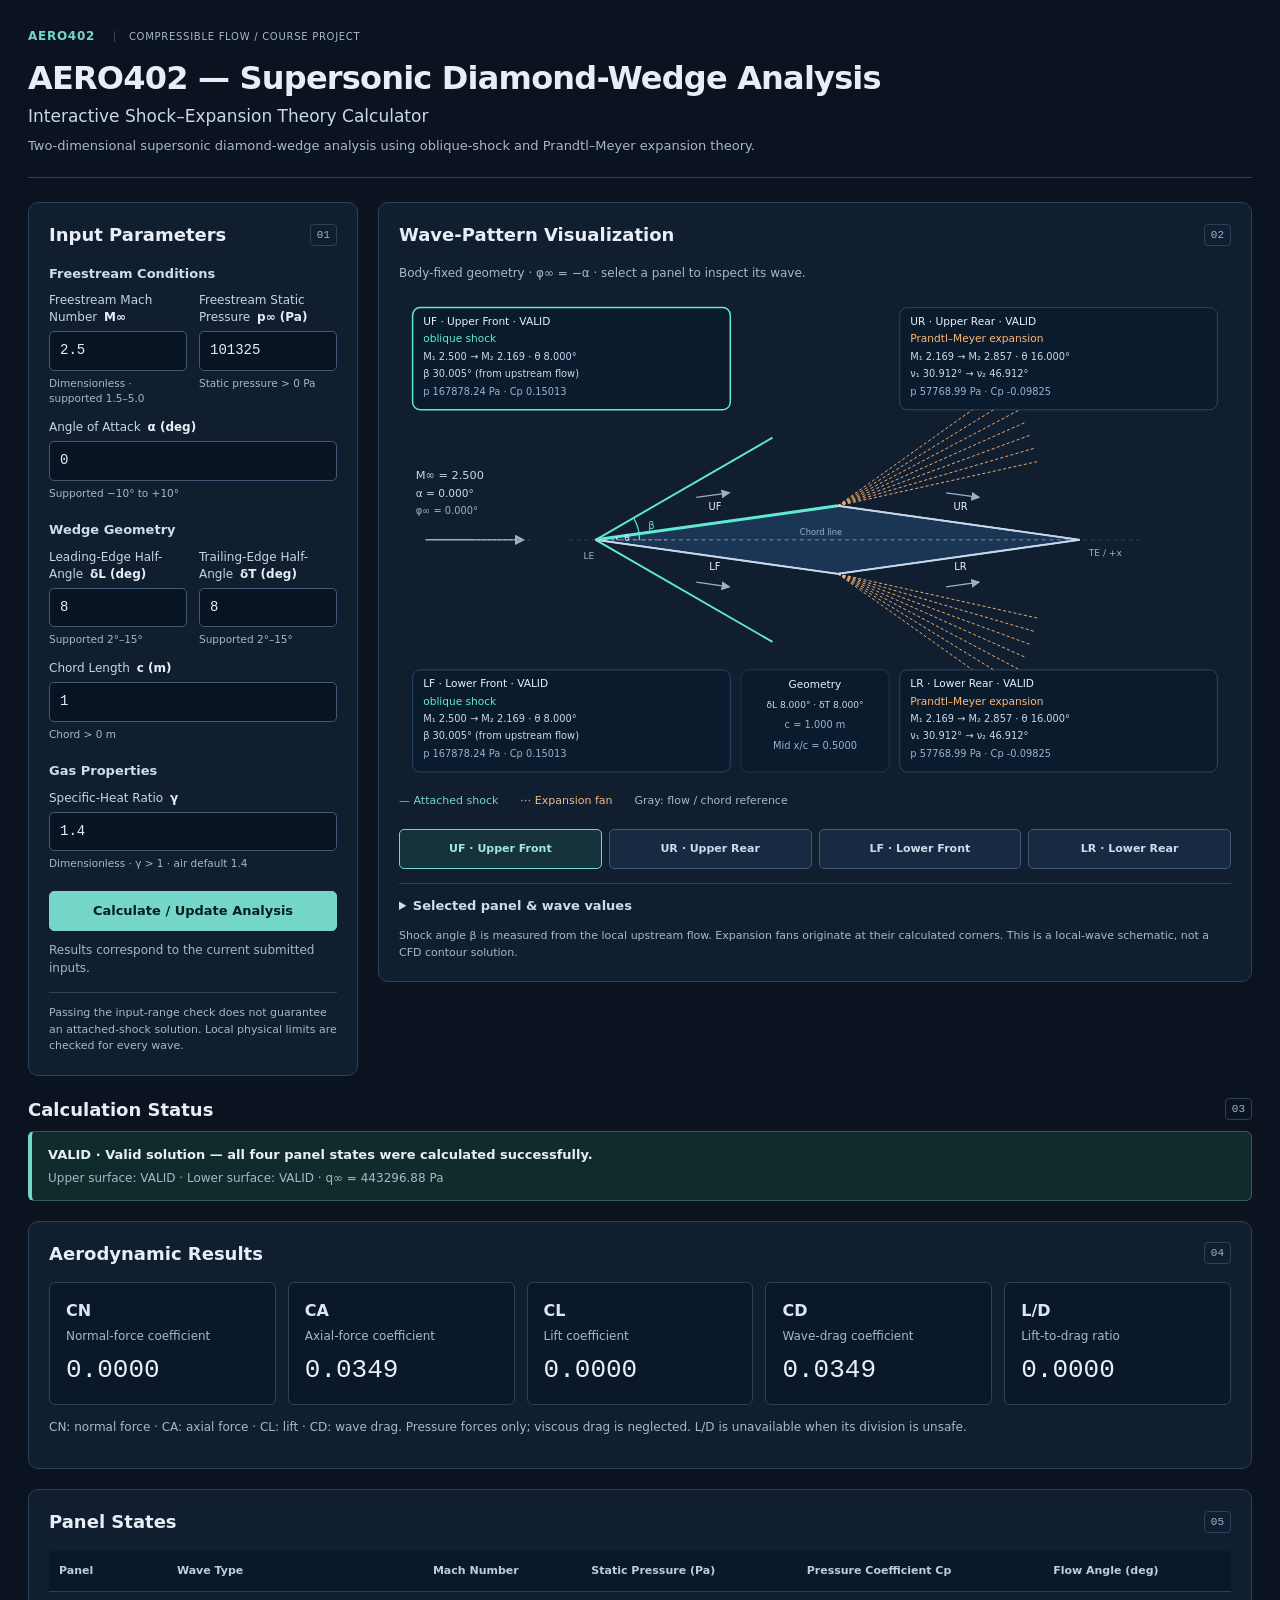
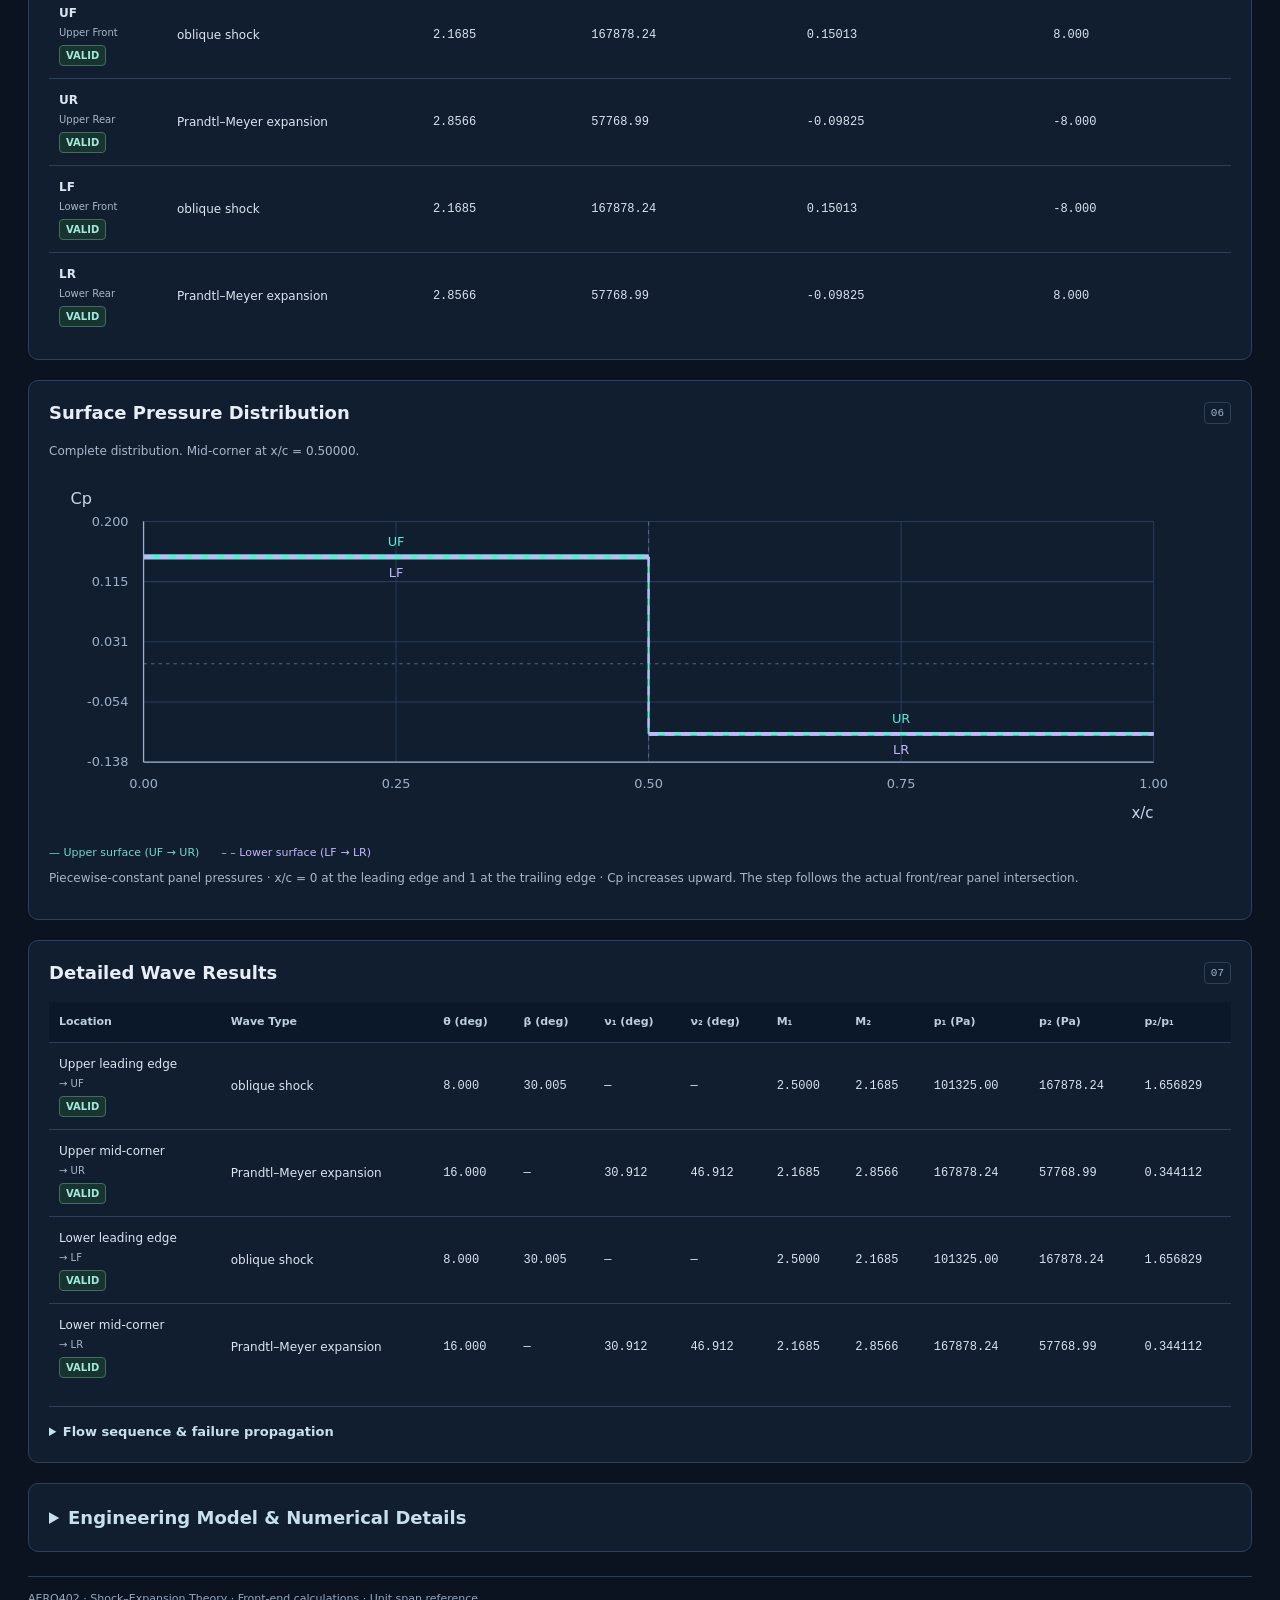
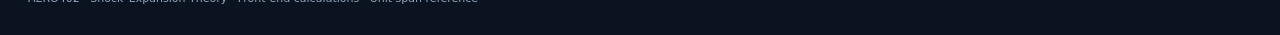
==== index.html @ 225a7a56 "Publish AERO402 diamond-wedge analysis application" ====
<!doctype html>
<html lang="en">
<head>
  <meta charset="utf-8">
  <meta name="viewport" content="width=device-width,initial-scale=1">
  <meta name="description" content="AERO402 front-end supersonic diamond-wedge analysis using shock–expansion theory.">
  <title>AERO402 — Supersonic Diamond-Wedge Analysis</title>
  <link rel="stylesheet" href="style.css">
  <script src="app.js" defer></script>
</head>
<body>
<a class="skip-link" href="#inputs">Skip to input parameters</a>
<main>
  <header class="page-header">
    <div class="course-label">AERO402 <span>COMPRESSIBLE FLOW / COURSE PROJECT</span></div>
    <h1>AERO402 — Supersonic Diamond-Wedge Analysis</h1>
    <p class="subtitle">Interactive Shock–Expansion Theory Calculator</p>
    <p class="description">Two-dimensional supersonic diamond-wedge analysis using oblique-shock and Prandtl–Meyer expansion theory.</p>
  </header>
  <noscript><p class="banner failed">JavaScript must be enabled to run the local calculation engine.</p></noscript>
  <div class="workspace-grid">
    <section id="inputs" class="card input-card" aria-labelledby="inputsTitle">
      <div class="section-heading"><h2 id="inputsTitle">Input Parameters</h2><span class="section-tag">01</span></div>
      <form id="conditions" novalidate>
        <fieldset>
          <legend>Freestream Conditions</legend>
          <div class="fields">
            <div class="field"><label for="mach">Freestream Mach Number <span>M∞</span></label><input id="mach" type="number" value="2.5" step="0.05" min="1.5" max="5" aria-describedby="mach-range"><small id="mach-range">Dimensionless · supported 1.5–5.0</small></div>
            <div class="field"><label for="pinf">Freestream Static Pressure <span>p∞ (Pa)</span></label><input id="pinf" type="number" value="101325" step="100" aria-describedby="pinf-range"><small id="pinf-range">Static pressure &gt; 0 Pa</small></div>
            <div class="field full"><label for="alpha">Angle of Attack <span>α (deg)</span></label><input id="alpha" type="number" value="0" step="0.5" min="-10" max="10" aria-describedby="alpha-range"><small id="alpha-range">Supported −10° to +10°</small></div>
          </div>
        </fieldset>
        <fieldset>
          <legend>Wedge Geometry</legend>
          <div class="fields">
            <div class="field"><label for="dl">Leading-Edge Half-Angle <span>δL (deg)</span></label><input id="dl" type="number" value="8" step="0.5" min="2" max="15" aria-describedby="dl-range"><small id="dl-range">Supported 2°–15°</small></div>
            <div class="field"><label for="dt">Trailing-Edge Half-Angle <span>δT (deg)</span></label><input id="dt" type="number" value="8" step="0.5" min="2" max="15" aria-describedby="dt-range"><small id="dt-range">Supported 2°–15°</small></div>
            <div class="field full"><label for="chord">Chord Length <span>c (m)</span></label><input id="chord" type="number" value="1" step="0.1" aria-describedby="chord-range"><small id="chord-range">Chord &gt; 0 m</small></div>
          </div>
        </fieldset>
        <fieldset>
          <legend>Gas Properties</legend>
          <div class="field"><label for="gamma">Specific-Heat Ratio <span>γ</span></label><input id="gamma" type="number" value="1.4" step="0.01" aria-describedby="gamma-range"><small id="gamma-range">Dimensionless · γ &gt; 1 · air default 1.4</small></div>
        </fieldset>
        <button id="calculate" class="primary" type="submit">Calculate / Update Analysis</button>
        <div id="inputFeedback" class="input-feedback" aria-live="polite"></div>
      </form>
      <p class="input-note">Passing the input-range check does not guarantee an attached-shock solution. Local physical limits are checked for every wave.</p>
    </section>
    <section class="card analysis-main" aria-labelledby="diagramTitle">
      <div class="section-heading"><h2 id="diagramTitle">Wave-Pattern Visualization</h2><span class="section-tag">02</span></div>
      <p class="note">Body-fixed geometry · φ∞ = −α · select a panel to inspect its wave.</p>
      <div class="diagram-scroll" tabindex="0" aria-label="Scrollable wave schematic">
        <svg id="diagram" xmlns="http://www.w3.org/2000/svg" viewBox="0 0 1100 650" role="group" aria-label="Interactive diamond-wedge geometry and local wave pattern"></svg>
      </div>
      <div class="legend"><span class="shock-key">— Attached shock</span><span class="fan-key">⋯ Expansion fan</span><span>Gray: flow / chord reference</span></div>
      <div class="panel-picker" role="group" aria-label="Inspect panel">
        <button type="button" id="inspect-UF" class="secondary" data-inspect="UF" aria-pressed="true">UF · Upper Front</button>
        <button type="button" id="inspect-UR" class="secondary" data-inspect="UR" aria-pressed="false">UR · Upper Rear</button>
        <button type="button" id="inspect-LF" class="secondary" data-inspect="LF" aria-pressed="false">LF · Lower Front</button>
        <button type="button" id="inspect-LR" class="secondary" data-inspect="LR" aria-pressed="false">LR · Lower Rear</button>
      </div>
      <details id="inspectorDetails" class="inspector-details"><summary>Selected panel & wave values</summary><div id="waveInspector" class="inspector" aria-live="polite"></div></details>
      <p class="note diagram-note">Shock angle β is measured from the local upstream flow. Expansion fans originate at their calculated corners. This is a local-wave schematic, not a CFD contour solution.</p>
    </section>
  </div>
  <section id="statusSection" class="status-section" aria-labelledby="statusTitle">
    <div class="section-heading"><h2 id="statusTitle">Calculation Status</h2><span class="section-tag">03</span></div>
    <div id="diagnostics" aria-live="polite" aria-atomic="true"></div>
  </section>
  <section id="aerodynamicsSection" class="card section" aria-labelledby="aeroTitle">
    <div class="section-heading"><h2 id="aeroTitle">Aerodynamic Results</h2><span class="section-tag">04</span></div>
    <div class="metrics" id="metrics"></div>
    <p class="note">CN: normal force · CA: axial force · CL: lift · CD: wave drag. Pressure forces only; viscous drag is neglected. L/D is unavailable when its division is unsafe.</p>
  </section>
  <section id="panelsSection" class="card section" aria-labelledby="panelsTitle">
    <div class="section-heading"><h2 id="panelsTitle">Panel States</h2><span class="section-tag">05</span></div>
    <div class="tablewrap" tabindex="0" aria-label="Scrollable panel states table"><table>
      <thead><tr><th>Panel</th><th>Wave Type</th><th>Mach Number</th><th>Static Pressure (Pa)</th><th>Pressure Coefficient Cp</th><th>Flow Angle (deg)</th></tr></thead><tbody id="panels"></tbody>
    </table></div>
  </section>
  <section id="pressureSection" class="card section" aria-labelledby="pressureTitle">
    <div class="section-heading"><h2 id="pressureTitle">Surface Pressure Distribution</h2><span class="section-tag">06</span></div>
    <p id="pressureCaption" class="note"></p>
    <div class="plot-scroll" tabindex="0" aria-label="Scrollable pressure-distribution plot"><svg id="pressurePlot" xmlns="http://www.w3.org/2000/svg" viewBox="0 0 1100 340" role="group" aria-label="Upper- and lower-surface Cp versus x over chord"></svg></div>
    <div class="legend pressure-legend"><span>— Upper surface (UF → UR)</span><span>– – Lower surface (LF → LR)</span></div>
    <p class="note">Piecewise-constant panel pressures · x/c = 0 at the leading edge and 1 at the trailing edge · Cp increases upward. The step follows the actual front/rear panel intersection.</p>
  </section>
  <section id="wavesSection" class="card section" aria-labelledby="wavesTitle">
    <div class="section-heading"><h2 id="wavesTitle">Detailed Wave Results</h2><span class="section-tag">07</span></div>
    <div class="tablewrap" tabindex="0" aria-label="Scrollable detailed wave results"><table>
      <thead><tr><th>Location</th><th>Wave Type</th><th>θ (deg)</th><th>β (deg)</th><th>ν₁ (deg)</th><th>ν₂ (deg)</th><th>M₁</th><th>M₂</th><th>p₁ (Pa)</th><th>p₂ (Pa)</th><th>p₂/p₁</th></tr></thead><tbody id="waves"></tbody>
    </table></div>
    <details class="detail-block"><summary>Flow sequence & failure propagation</summary><div class="surface-grid" id="surfaces"></div></details>
  </section>
  <section id="engineeringSection" class="card section">
    <details id="engineeringDetails">
      <summary class="engineering-summary">Engineering Model & Numerical Details</summary>
      <div class="model-overview">
        <div><h3>Adopted model</h3><p>Steady, two-dimensional, inviscid flow of a calorically perfect gas. Shock–expansion theory, weak attached shocks, Prandtl–Meyer expansions, and vector panel pressure forces. Constant γ for each analysis.</p></div>
        <div><h3>Supported inputs</h3><p>M∞: 1.5–5.0<br>α: −10° to +10°<br>δL, δT: 2°–15°<br>p∞ &gt; 0 Pa; c &gt; 0 m; γ &gt; 1<br>Current γ: <strong id="currentGamma">1.4000</strong></p></div>
        <div><h3>Numerical controls</h3><p>Root tolerance: <span id="rootTolerance">10⁻¹⁰ rad</span><br>Maximum iterations: <span id="maxIterations">200</span><br>Zero-turn tolerance: 10⁻⁹ rad<br>Near-zero denominator tolerance: 10⁻¹⁴<br>Near-zero CD tolerance: 10⁻¹⁰</p></div>
      </div>
      <p class="note">Body coordinates: +x from leading to trailing edge; +y upward; positive angles counterclockwise. φ∞ = −α. Internally, angles are radians, pressures are Pa, and lengths are m.</p>
      <p class="note">Warning threshold: a compression within 1° below θmax. At equality, the limiting attached root is accepted with a warning; any excess is an error. Expansion requires νtarget &lt; νmax. The existing numerical inversion bracket is 1 ≤ M ≤ 100, separate from the supported freestream range; a target beyond this bracket produces an explicit numerical error.</p>
      <p class="note">Errors block dependent results. Warnings preserve otherwise valid calculations. No values are silently clamped, and unavailable states are not replaced by freestream values or zeros.</p>
<div class="detail-block"><details><summary>Engineering model & equation traceability</summary>
<p>Team specification: steady, two-dimensional, inviscid flow of a calorically perfect gas with constant γ; a sharp diamond wedge; supersonic freestream; shock–expansion theory; pressure forces only. Viscous and skin-friction drag are neglected.</p>
<p>Body coordinates: +x from leading edge to trailing edge, +y upward, positive angles counterclockwise. Keep φ∞ = −α; UF = +δL, UR = −δT, LF = −δL, LR = +δT. The upper and lower sequences are independent; each rear panel receives its front panel's downstream state. Positive upper turns and negative lower turns are compression.</p>
<div class="tablewrap"><table class="trace-table"><thead><tr><th>Model element</th><th>Established equation / convention</th><th>Source functions</th></tr></thead><tbody>
<tr><td>Geometry</td><td>Front and rear panel lines intersect at x tan δL = (c − x) tan δT. Tangent and outward unit normal come from each panel's endpoints.</td><td><code>buildGeometry</code></td></tr>
<tr><td>Oblique shock</td><td>tan θ = 2 cot β (M₁² sin²β − 1) / [M₁²(γ + cos 2β) + 2]. The weak root lies between μ = asin(1/M₁) and β at θmax.</td><td><code>thetaFromBeta</code>, <code>findThetaMax</code>, <code>checkAttachedShock</code></td></tr>
<tr><td>Normal component</td><td>Mn₁ = M₁ sin β; Mn₂² = [1 + (γ−1)Mn₁²/2] / [γMn₁² − (γ−1)/2]; M₂ = Mn₂ / sin(β−θ); p₂/p₁ = 1 + 2γ(Mn₁²−1)/(γ+1).</td><td><code>obliqueShock</code></td></tr>
<tr><td>Expansion</td><td>ν(M) = √[(γ+1)/(γ−1)] atan √[(γ−1)(M²−1)/(γ+1)] − atan √(M²−1); ν₂ = ν₁ + θ. Invert ν(M₂) numerically.</td><td><code>prandtlMeyer</code>, <code>invertPrandtlMeyer</code></td></tr>
<tr><td>Expansion pressure</td><td>p₂/p₁ = {[1 + (γ−1)M₁²/2] / [1 + (γ−1)M₂²/2]}^[γ/(γ−1)].</td><td><code>expansionFan</code></td></tr>
<tr><td>Pressure coefficient</td><td>q∞ = ½ γ p∞ M∞²; Cp,i = (pi − p∞) / q∞.</td><td><code>calculateDiamondWedgeFlow</code>, <code>calculateCp</code></td></tr>
<tr><td>Panel force</td><td>Fi = −(pi − p∞) Li nout,i per unit span; F = ΣFi. Sref = c × 1.</td><td><code>calculateForces</code></td></tr>
<tr><td>Force axes</td><td>CA = Fx/(q∞Sref); CN = Fy/(q∞Sref). Drag unit vector = (cos φ∞, sin φ∞); lift unit vector = (−sin φ∞, cos φ∞). D and L are the corresponding dot products with F. CD = D/(q∞Sref); CL = L/(q∞Sref).</td><td><code>calculateForces</code></td></tr>
<tr><td>Local limits & failures</td><td>Attached-shock test uses the local M₁ and γ. νtarget must be less than νmax = (π/2){√[(γ+1)/(γ−1)] − 1}. Warnings continue; errors block dependents.</td><td><code>checkAttachedShock</code>, <code>checkExpansionLimit</code>, <code>calculateWave</code></td></tr>
</tbody></table></div>
<p>All engineering calculations use radians, Pa, and m. Display angles are degrees. Numerical controls and computational limits are documented above. <code>app.js</code> keeps the approved calculation API, presentation helpers, and interface code in separate labeled sections for review.</p></details></div><div class="detail-block"><details><summary>Supported-range basis & team reference values</summary><p>The range was selected from the attached oblique-shock limits for γ = 1.4. At M₁ = 1.2, θmax is only 3.944°, so this Mach number is excluded from the supported freestream range. These reference values verify the local solvers; they do not replace live limit calculations.</p><div class="tablewrap"><table><caption>Team-provided reference angles (degrees), γ = 1.4. The theoretical maximum Prandtl–Meyer angle is approximately 130.454°.</caption><thead><tr><th>M₁</th><th>μ</th><th>β at θmax</th><th>θmax</th><th>ν(M₁)</th><th>νmax − ν(M₁)</th></tr></thead><tbody id="references"></tbody></table></div></details></div>
      <div class="detail-block"><details><summary>Automated Checks</summary><div class="toolbar"><button id="test" class="secondary" type="button">Run checks</button><span id="testSummary" role="status"></span></div><p class="note">Numerical and display checks complement the team’s independent validation calculations.</p><ol id="testResults"></ol></details></div>
<div class="detail-block"><details><summary>PRD acceptance checklist & validation status</summary>
<p id="acceptanceSummary" class="notice">Representative validation against the team's independent calculations and manual browser portability checks remain pending. Automated consistency tests do not replace those checks.</p>
<div class="tablewrap"><table class="acceptance-table"><thead><tr><th>Criterion</th><th>Evidence / remaining work</th><th>Status</th></tr></thead><tbody id="acceptanceRows"></tbody></table></div>
<h3>Boundary cases</h3><div class="tablewrap"><table><thead><tr><th>ID</th><th>Case</th><th>Expected</th><th>Actual</th><th>Check</th></tr></thead><tbody id="boundaryRows"></tbody></table></div>
<p class="note">Boundary checks use the fixed regression baseline M∞ = 2.5, p∞ = 101325 Pa, α = 4°, δL = 10°, δT = 8°, c = 1 m, γ = 1.4, except for the stated overrides. The expansion-limit case is a direct solver check because that theoretical limit cannot be requested through the supported geometric input range.</p>
</details></div>
      <div class="detail-block"><details><summary>Local Run Instructions</summary><ol class="instructions">
        <li>Extract <code>AERO402-Diamond-Wedge.zip</code>.</li><li>Keep <code>index.html</code>, <code>style.css</code>, and <code>app.js</code> together inside the extracted folder.</li><li>Open <code>index.html</code> in a modern browser. No installation, server, database, or external calculation service is needed.</li><li>Enter inputs and press <strong>Calculate / Update Analysis</strong>. Review warnings and errors before using the results.</li><li>See <code>README.md</code> for the demonstration case, source organization, checks, and validation status.</li></ol></details></div>
    </details>
  </section>
  <footer>AERO402 · Shock–Expansion Theory · Front-end calculations · Unit span reference</footer>
</main>
</body>
</html>
---- style.css ----
/* Layout and visual styling only. No engineering behavior is defined here. */
:root {
  color-scheme: dark;
  --background: #0b1320;
  --surface: #111e30;
  --inset: #0b182a;
  --ink: #e8eef7;
  --muted: #a7b7cb;
  --line: #2c405b;
  --cyan: #74d6c9;
  --orange: #efbc86;
  --red: #f3a6af;
  --purple: #c4b5fd;
}
* { box-sizing: border-box; }
body { margin: 0; background: var(--background); color: var(--ink); font: 14px/1.5 system-ui, -apple-system, "Segoe UI", sans-serif; }
main { max-width: 1520px; margin: 0 auto; padding: 28px; }
h1, h2, h3, p { margin-top: 0; }
h1 { margin-bottom: 7px; font-size: clamp(24px, 2.5vw, 34px); font-weight: 650; line-height: 1.2; letter-spacing: -.025em; }
h2 { margin: 0; font-size: 18px; font-weight: 650; line-height: 1.3; }
h3 { font-size: 14px; margin: 0 0 8px; }
p { margin-bottom: 12px; }
.page-header { border-bottom: 1px solid var(--line); padding-bottom: 22px; margin-bottom: 24px; }
.course-label { color: var(--cyan); font: 600 12px/1.4 system-ui, sans-serif; letter-spacing: .06em; margin-bottom: 14px; }
.course-label span { padding-left: 14px; margin-left: 14px; border-left: 1px solid var(--line); color: var(--muted); font-weight: 450; font-size: 10px; }
.subtitle { color: #c9d7e7; font-size: 17px; margin-bottom: 6px; }
.description { color: var(--muted); font-size: 13px; margin-bottom: 0; }
.workspace-grid { display: grid; grid-template-columns: 330px minmax(0,1fr); gap: 20px; align-items: start; }
.card { min-width: 0; background: var(--surface); border: 1px solid var(--line); border-radius: 10px; padding: 20px; }
.section { margin-top: 20px; }
.section-heading { display: flex; align-items: center; justify-content: space-between; gap: 15px; margin-bottom: 17px; }
.section-tag { font: 11px/1.3 ui-monospace, monospace; color: #9db0c9; border: 1px solid var(--line); border-radius: 4px; padding: 3px 6px; }
fieldset { border: 0; padding: 0; margin: 0 0 19px; min-width: 0; }
legend { padding: 0 0 9px; font-size: 13px; color: #cedceb; font-weight: 650; }
.fields { display: grid; grid-template-columns: minmax(0,1fr) minmax(0,1fr); gap: 12px; }
.field { display: grid; align-content: start; gap: 5px; min-width: 0; }
.field.full { grid-column: 1 / -1; }
label { font-size: 12px; line-height: 1.4; color: #c6d4e5; display: block; min-height: 34px; }
label span { display: inline; padding-left: 3px; font-weight: 650; color: var(--ink); }
.full label, fieldset > .field label { min-height: 0; }
input { width: 100%; min-width: 0; border: 1px solid #435874; border-radius: 5px; padding: 9px 10px; background: #081424; color: var(--ink); font: 14px/1.4 ui-monospace, SFMono-Regular, Consolas, monospace; }
input[aria-invalid="true"] { border: 2px solid var(--red); padding: 8px 9px; }
small, .note { color: var(--muted); font-size: 12px; line-height: 1.5; }
small { font-size: 10.5px; }
button { cursor: pointer; font: 600 13px/1.4 system-ui, sans-serif; padding: 10px 13px; border-radius: 5px; min-height: 40px; }
button.primary { color: #06201f; background: var(--cyan); border: 1px solid var(--cyan); width: 100%; }
button.primary:hover { background: #97e6db; }
button.secondary { color: #cddbeb; background: #182a42; border: 1px solid #435874; }
button.secondary:hover { background: #203750; }
:where(input,button,summary,a,[tabindex]):focus-visible { outline: 2px solid #b9f7ec; outline-offset: 3px; }
.input-feedback { color: var(--muted); font-size: 12px; margin-top: 10px; overflow-wrap: anywhere; }
.input-note { border-top: 1px solid var(--line); padding-top: 12px; margin: 15px 0 0; font-size: 11px; color: var(--muted); }
.analysis-main { min-width: 0; }
.diagram-scroll, .plot-scroll, .tablewrap { overflow-x: auto; max-width: 100%; scrollbar-color: #526780 #101d2d; }
#diagram, #pressurePlot { width: 100%; height: auto; display: block; }
#diagram { min-width: 700px; }
#pressurePlot { min-width: 600px; }
#diagram [data-panel], #pressurePlot [data-panel] { cursor: pointer; }
#diagram [data-panel]:focus-visible, #pressurePlot [data-panel]:focus-visible { outline: 2px solid white; outline-offset: 3px; }
.legend { display: flex; flex-wrap: wrap; gap: 10px 22px; color: var(--muted); font-size: 11px; padding: 8px 0; }
.shock-key, .pressure-legend span:first-child { color: var(--cyan); }
.fan-key { color: var(--orange); }
.pressure-legend span:nth-child(2) { color: var(--purple); }
.panel-picker { display: grid; grid-template-columns: repeat(4,minmax(0,1fr)); gap: 7px; margin-top: 11px; }
.panel-picker button { font-size: 11px; padding: 8px 5px; }
.panel-picker button[aria-pressed="true"] { border-color: var(--cyan); color: #a2e8dd; background: #16323c; }
.inspector-details { margin-top: 14px; padding-top: 12px; border-top: 1px solid var(--line); }
.inspector { margin-top: 15px; background: var(--inset); border-radius: 6px; padding: 14px; }
.inspect-grid { display: grid; grid-template-columns: repeat(3,minmax(0,1fr)); gap: 8px 16px; }
.inspect-grid dl { margin: 0; min-width: 0; }
.inspect-grid dt { font-size: 11px; color: var(--muted); }
.inspect-grid dd { margin: 3px 0 8px; font-size: 13px; overflow-wrap: anywhere; font-variant-numeric: tabular-nums; }
.diagram-note { margin: 13px 0 0; font-size: 11px; }
.status-section { margin-top: 22px; }
.status-section > .section-heading { margin-bottom: 10px; }
.banner { background: #102b2c; border: 1px solid #315c57; border-left: 4px solid var(--cyan); border-radius: 6px; padding: 13px 16px; margin-bottom: 9px; font-size: 13px; }
.banner.failed { background: #311f2b; border-color: #784351; border-left-color: var(--red); }
.banner.warning { background: #30291e; border-color: #6c5837; border-left-color: var(--orange); }
.banner.pending-state { background: #17263b; border-color: var(--line); border-left-color: #8ea5bd; }
.banner .note { display: block; margin-top: 4px; }
.diagnostic-code { color: var(--muted); font: 10px/1.5 ui-monospace, monospace; overflow-wrap: anywhere; }
.metrics { display: grid; grid-template-columns: repeat(5,minmax(0,1fr)); gap: 12px; margin-bottom: 13px; }
.metric { background: var(--inset); border: 1px solid var(--line); border-radius: 6px; padding: 16px; min-width: 0; }
.metric .metric-label { display: block; color: var(--muted); font-size: 12px; }
.metric .metric-symbol { display: block; color: #dce7f4; font-size: 16px; font-weight: 600; margin-bottom: 4px; }
.metric b { display: block; color: var(--ink); font: 500 26px/1.4 ui-monospace, SFMono-Regular, Consolas, monospace; margin-top: 7px; overflow-wrap: anywhere; }
.metric b.unavailable { font: 14px/1.7 system-ui, sans-serif; color: var(--muted); }
table { width: 100%; border-collapse: collapse; font-size: 12px; font-variant-numeric: tabular-nums; }
th, td { text-align: left; padding: 12px 10px; border-bottom: 1px solid var(--line); white-space: nowrap; }
th { color: #bdcde0; background: var(--inset); font-size: 11px; font-weight: 650; }
td { color: #dbe5f0; }
tbody tr:last-child td { border-bottom: 0; }
td.numeric { font-family: ui-monospace, SFMono-Regular, Consolas, monospace; }
.cell-label { display: block; margin-top: 3px; color: var(--muted); font-size: 10px; }
.status { display: inline-block; border-radius: 4px; font-size: 10px; font-weight: 650; padding: 2px 6px; border: 1px solid #426c64; color: #a2e8dd; background: #17342f; }
.status.WARNING { color: #f5d29f; border-color: #79603a; background: #3c2f1e; }
.status.ERROR { color: #ffb8c1; border-color: #80505e; background: #3a2330; }
.cell-status { margin-top: 5px; }
.reason { color: var(--red); font-size: 12px; }
.surface-grid { display: grid; grid-template-columns: 1fr 1fr; gap: 16px; margin-top: 12px; }
.step { border-top: 1px solid var(--line); padding: 10px 0; }
.step p { font-size: 12px; margin: 5px 0; }
details { min-width: 0; }
summary { cursor: pointer; color: #c8dfef; font-size: 13px; font-weight: 600; }
details[open] > summary { margin-bottom: 15px; }
.engineering-summary { font-size: 18px; }
.model-overview { display: grid; grid-template-columns: 1.3fr 1fr 1fr; gap: 22px; margin: 20px 0; }
.model-overview p, details p { color: var(--muted); font-size: 12px; }
.detail-block { border-top: 1px solid var(--line); padding-top: 15px; margin-top: 16px; }
.trace-table td, .acceptance-table td { white-space: normal; min-width: 160px; }
.trace-table td:nth-child(2) { min-width: 320px; }
code { color: #cdddea; font-size: 11px; overflow-wrap: anywhere; }
.notice { background: var(--inset); border-left: 2px solid var(--orange); padding: 12px; color: var(--muted); font-size: 12px; }
.pending { color: var(--orange); }
.toolbar { display: flex; align-items: center; gap: 14px; margin: 13px 0; flex-wrap: wrap; }
#testSummary { font-size: 12px; }
#testResults { max-height: 300px; overflow: auto; padding-left: 22px; color: var(--muted); font-size: 12px; }
caption { text-align: left; padding: 10px 0; color: var(--muted); font-size: 12px; }
.instructions { padding-left: 22px; color: var(--muted); font-size: 12px; }
.instructions li { margin: 7px 0; }
footer { border-top: 1px solid var(--line); color: #92a6bd; font-size: 11px; margin-top: 24px; padding-top: 14px; }
.skip-link { position: absolute; left: 15px; top: -100px; background: var(--cyan); color: #06201f; padding: 10px; z-index: 3; }
.skip-link:focus { top: 10px; }
@media (max-width: 1100px) and (min-width: 941px) {
  main { padding: 20px; }
  .workspace-grid { grid-template-columns: 300px minmax(0,1fr); gap: 16px; }
  .card { padding: 16px; }
  .metric { padding: 12px; }
  .metric b { font-size: 22px; }
}
@media (max-width: 940px) {
  main { padding: 20px; }
  .workspace-grid { grid-template-columns: minmax(0,1fr); }
  .input-card form { display: grid; grid-template-columns: minmax(0,1fr) minmax(0,1fr); gap: 0 22px; }
  .input-card fieldset:last-of-type { grid-column: 1 / -1; }
  .input-card fieldset:last-of-type > .field { max-width: 350px; }
  #calculate, #inputFeedback { grid-column: 1 / -1; }
  #calculate { max-width: 440px; }
}
@media (max-width: 620px) {
  main { padding: 14px; }
  .card { padding: 15px; }
  h1 { font-size: 25px; }
  .subtitle { font-size: 15px; }
  .course-label span { display: block; padding: 5px 0 0; margin: 0; border: 0; }
  .input-card form { display: block; }
  #calculate { max-width: none; }
  .metrics { grid-template-columns: 1fr 1fr; }
  .metrics .metric:last-child { grid-column: 1 / -1; }
  .metric b { font-size: 24px; }
  .panel-picker, .inspect-grid, .surface-grid { grid-template-columns: 1fr 1fr; }
  .model-overview { grid-template-columns: 1fr; gap: 8px; }
  .legend { gap: 7px 15px; }
}
@media (max-width: 380px) {
  .fields, .inspect-grid, .surface-grid { grid-template-columns: 1fr; }
  .field label { min-height: 0; }
}
@media print {
  body { background: white; color: black; }
  main { padding: 0; max-width: none; }
  button, .skip-link { display: none; }
  .workspace-grid { grid-template-columns: 300px minmax(0,1fr); }
  .card { break-inside: avoid; }
}
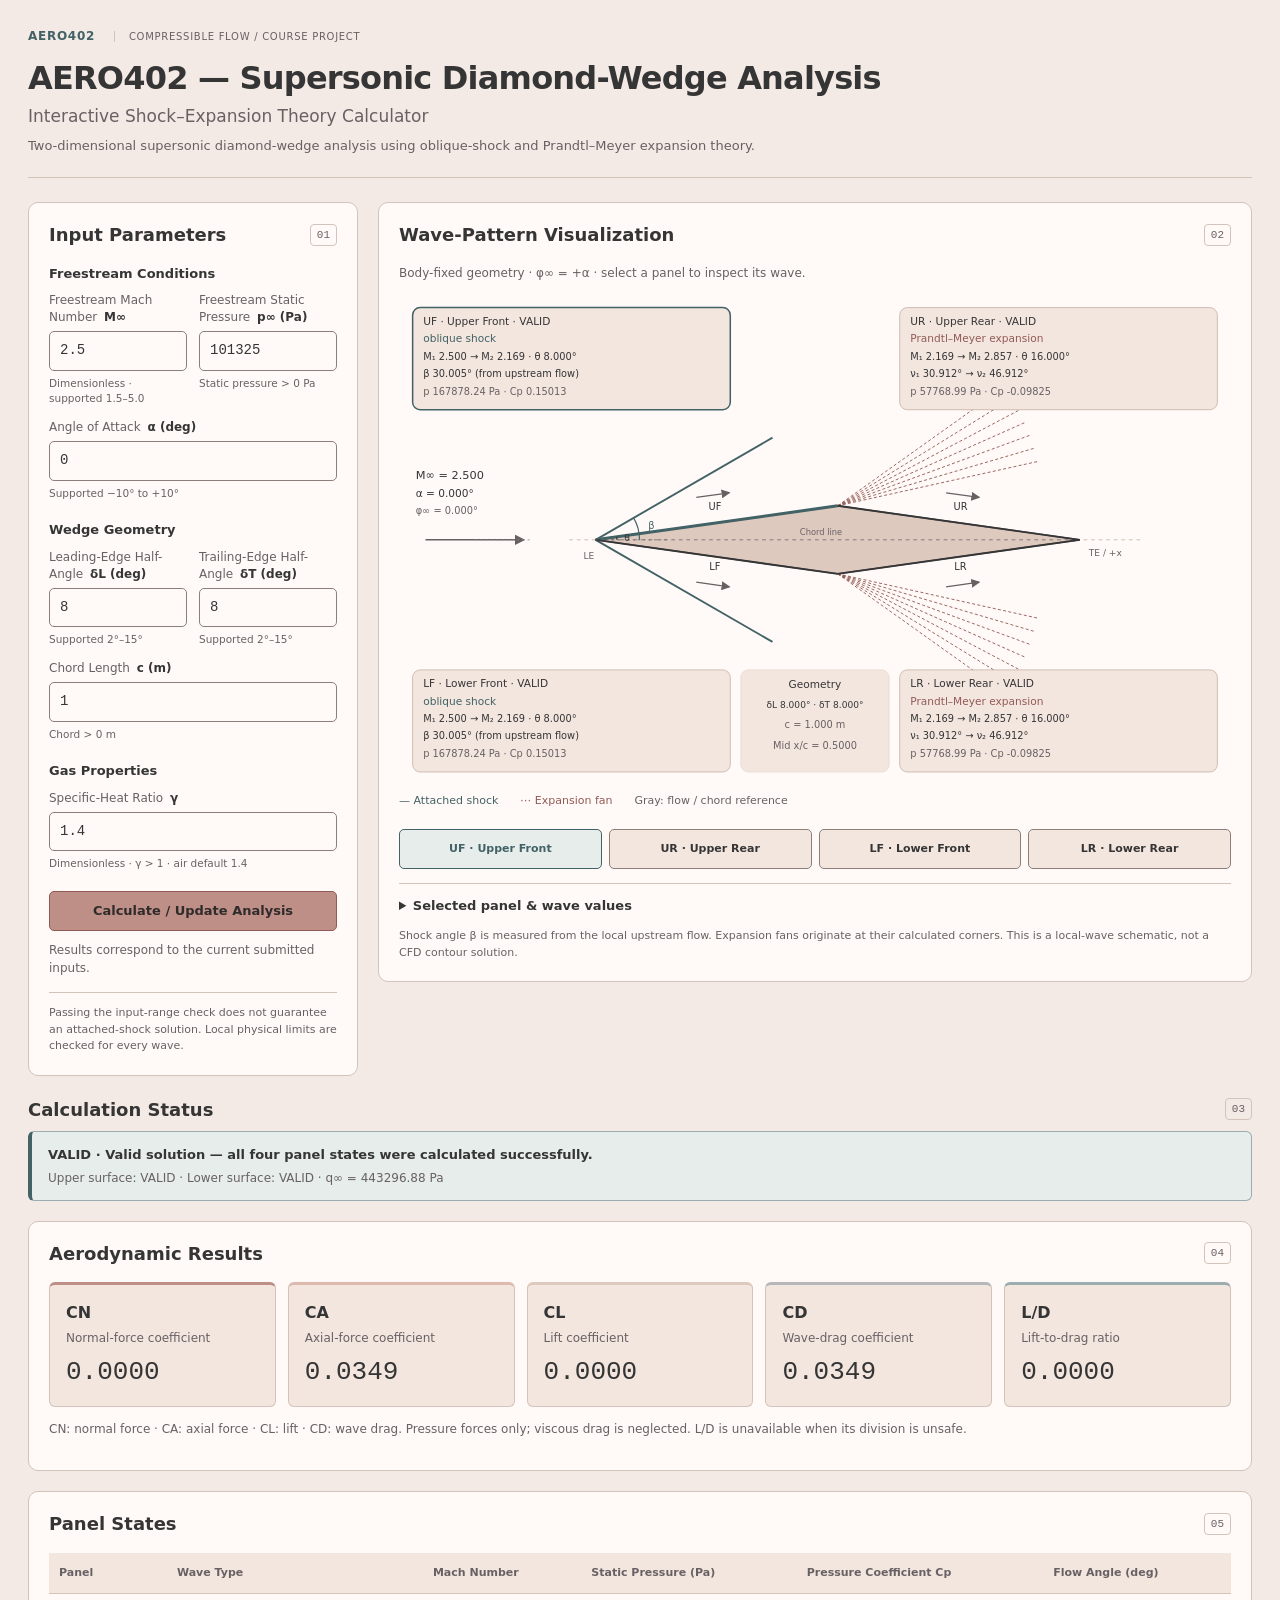
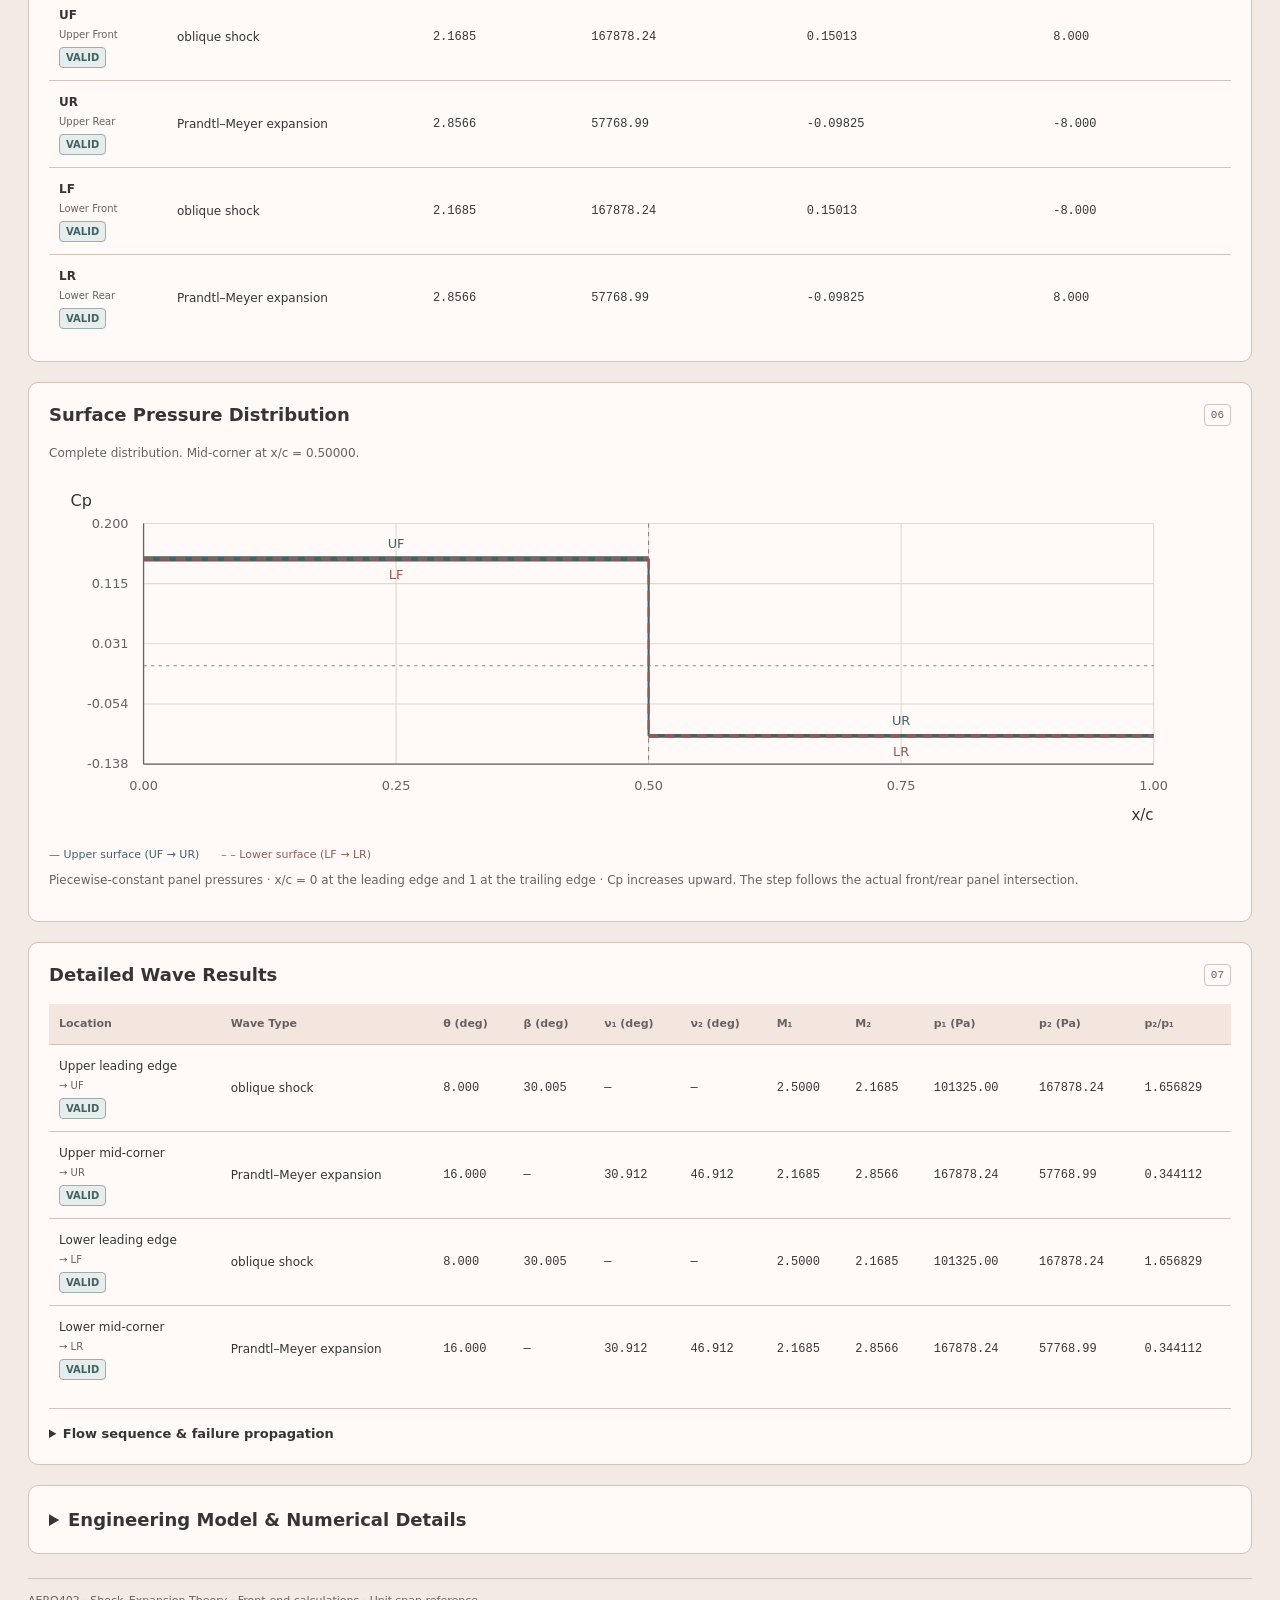
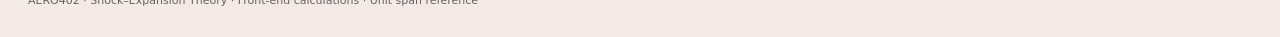
==== commit b8779327: "Correct freestream direction to positive alpha and align sign-dependent checks" ====
--- a/index.html
+++ b/index.html
@@ -49,7 +49,7 @@
     </section>
     <section class="card analysis-main" aria-labelledby="diagramTitle">
       <div class="section-heading"><h2 id="diagramTitle">Wave-Pattern Visualization</h2><span class="section-tag">02</span></div>
-      <p class="note">Body-fixed geometry · φ∞ = −α · select a panel to inspect its wave.</p>
+      <p class="note">Body-fixed geometry · φ∞ = +α · select a panel to inspect its wave.</p>
       <div class="diagram-scroll" tabindex="0" aria-label="Scrollable wave schematic">
         <svg id="diagram" xmlns="http://www.w3.org/2000/svg" viewBox="0 0 1100 650" role="group" aria-label="Interactive diamond-wedge geometry and local wave pattern"></svg>
       </div>
@@ -101,12 +101,12 @@
         <div><h3>Supported inputs</h3><p>M∞: 1.5–5.0<br>α: −10° to +10°<br>δL, δT: 2°–15°<br>p∞ &gt; 0 Pa; c &gt; 0 m; γ &gt; 1<br>Current γ: <strong id="currentGamma">1.4000</strong></p></div>
         <div><h3>Numerical controls</h3><p>Root tolerance: <span id="rootTolerance">10⁻¹⁰ rad</span><br>Maximum iterations: <span id="maxIterations">200</span><br>Zero-turn tolerance: 10⁻⁹ rad<br>Near-zero denominator tolerance: 10⁻¹⁴<br>Near-zero CD tolerance: 10⁻¹⁰</p></div>
       </div>
-      <p class="note">Body coordinates: +x from leading to trailing edge; +y upward; positive angles counterclockwise. φ∞ = −α. Internally, angles are radians, pressures are Pa, and lengths are m.</p>
+      <p class="note">Body coordinates: +x from leading to trailing edge; +y upward; positive angles counterclockwise. φ∞ = +α. Internally, angles are radians, pressures are Pa, and lengths are m.</p>
       <p class="note">Warning threshold: a compression within 1° below θmax. At equality, the limiting attached root is accepted with a warning; any excess is an error. Expansion requires νtarget &lt; νmax. The existing numerical inversion bracket is 1 ≤ M ≤ 100, separate from the supported freestream range; a target beyond this bracket produces an explicit numerical error.</p>
       <p class="note">Errors block dependent results. Warnings preserve otherwise valid calculations. No values are silently clamped, and unavailable states are not replaced by freestream values or zeros.</p>
 <div class="detail-block"><details><summary>Engineering model & equation traceability</summary>
 <p>Team specification: steady, two-dimensional, inviscid flow of a calorically perfect gas with constant γ; a sharp diamond wedge; supersonic freestream; shock–expansion theory; pressure forces only. Viscous and skin-friction drag are neglected.</p>
-<p>Body coordinates: +x from leading edge to trailing edge, +y upward, positive angles counterclockwise. Keep φ∞ = −α; UF = +δL, UR = −δT, LF = −δL, LR = +δT. The upper and lower sequences are independent; each rear panel receives its front panel's downstream state. Positive upper turns and negative lower turns are compression.</p>
+<p>Body coordinates: +x from leading edge to trailing edge, +y upward, positive angles counterclockwise. Keep φ∞ = +α; UF = +δL, UR = −δT, LF = −δL, LR = +δT. The upper and lower sequences are independent; each rear panel receives its front panel's downstream state. Positive upper turns and negative lower turns are compression.</p>
 <div class="tablewrap"><table class="trace-table"><thead><tr><th>Model element</th><th>Established equation / convention</th><th>Source functions</th></tr></thead><tbody>
 <tr><td>Geometry</td><td>Front and rear panel lines intersect at x tan δL = (c − x) tan δT. Tangent and outward unit normal come from each panel's endpoints.</td><td><code>buildGeometry</code></td></tr>
 <tr><td>Oblique shock</td><td>tan θ = 2 cot β (M₁² sin²β − 1) / [M₁²(γ + cos 2β) + 2]. The weak root lies between μ = asin(1/M₁) and β at θmax.</td><td><code>thetaFromBeta</code>, <code>findThetaMax</code>, <code>checkAttachedShock</code></td></tr>
--- a/style.css
+++ b/style.css
@@ -1,16 +1,24 @@
 /* Layout and visual styling only. No engineering behavior is defined here. */
 :root {
-  color-scheme: dark;
-  --background: #0b1320;
-  --surface: #111e30;
-  --inset: #0b182a;
-  --ink: #e8eef7;
-  --muted: #a7b7cb;
-  --line: #2c405b;
-  --cyan: #74d6c9;
-  --orange: #efbc86;
-  --red: #f3a6af;
-  --purple: #c4b5fd;
+  color-scheme: light;
+  /* Exact swatches sampled from the supplied palette. */
+  --rose: #be8f87;
+  --blush: #deb9ad;
+  --beige: #dec9bf;
+  --gray: #b5b7bb;
+  --sage: #9badaf;
+  /* Darker companion tones keep text, controls and waves legible. */
+  --background: #f3eae5;
+  --surface: #fffaf7;
+  --inset: #f3e6df;
+  --ink: #353536;
+  --muted: #686164;
+  --line: #d3c3ba;
+  --control-line: #8d7e79;
+  --sage-ink: #426266;
+  --rose-ink: #925a56;
+  --warning: #785a2d;
+  --error: #8a3f4c;
 }
 * { box-sizing: border-box; }
 body { margin: 0; background: var(--background); color: var(--ink); font: 14px/1.5 system-ui, -apple-system, "Segoe UI", sans-serif; }
@@ -21,49 +29,49 @@
 h3 { font-size: 14px; margin: 0 0 8px; }
 p { margin-bottom: 12px; }
 .page-header { border-bottom: 1px solid var(--line); padding-bottom: 22px; margin-bottom: 24px; }
-.course-label { color: var(--cyan); font: 600 12px/1.4 system-ui, sans-serif; letter-spacing: .06em; margin-bottom: 14px; }
+.course-label { color: var(--sage-ink); font: 600 12px/1.4 system-ui, sans-serif; letter-spacing: .06em; margin-bottom: 14px; }
 .course-label span { padding-left: 14px; margin-left: 14px; border-left: 1px solid var(--line); color: var(--muted); font-weight: 450; font-size: 10px; }
-.subtitle { color: #c9d7e7; font-size: 17px; margin-bottom: 6px; }
+.subtitle { color: var(--muted); font-size: 17px; margin-bottom: 6px; }
 .description { color: var(--muted); font-size: 13px; margin-bottom: 0; }
 .workspace-grid { display: grid; grid-template-columns: 330px minmax(0,1fr); gap: 20px; align-items: start; }
 .card { min-width: 0; background: var(--surface); border: 1px solid var(--line); border-radius: 10px; padding: 20px; }
 .section { margin-top: 20px; }
 .section-heading { display: flex; align-items: center; justify-content: space-between; gap: 15px; margin-bottom: 17px; }
-.section-tag { font: 11px/1.3 ui-monospace, monospace; color: #9db0c9; border: 1px solid var(--line); border-radius: 4px; padding: 3px 6px; }
+.section-tag { font: 11px/1.3 ui-monospace, monospace; color: var(--muted); border: 1px solid var(--line); border-radius: 4px; padding: 3px 6px; }
 fieldset { border: 0; padding: 0; margin: 0 0 19px; min-width: 0; }
-legend { padding: 0 0 9px; font-size: 13px; color: #cedceb; font-weight: 650; }
+legend { padding: 0 0 9px; font-size: 13px; color: var(--ink); font-weight: 650; }
 .fields { display: grid; grid-template-columns: minmax(0,1fr) minmax(0,1fr); gap: 12px; }
 .field { display: grid; align-content: start; gap: 5px; min-width: 0; }
 .field.full { grid-column: 1 / -1; }
-label { font-size: 12px; line-height: 1.4; color: #c6d4e5; display: block; min-height: 34px; }
+label { font-size: 12px; line-height: 1.4; color: var(--muted); display: block; min-height: 34px; }
 label span { display: inline; padding-left: 3px; font-weight: 650; color: var(--ink); }
 .full label, fieldset > .field label { min-height: 0; }
-input { width: 100%; min-width: 0; border: 1px solid #435874; border-radius: 5px; padding: 9px 10px; background: #081424; color: var(--ink); font: 14px/1.4 ui-monospace, SFMono-Regular, Consolas, monospace; }
-input[aria-invalid="true"] { border: 2px solid var(--red); padding: 8px 9px; }
+input { width: 100%; min-width: 0; border: 1px solid var(--control-line); border-radius: 5px; padding: 9px 10px; background: var(--surface); color: var(--ink); font: 14px/1.4 ui-monospace, SFMono-Regular, Consolas, monospace; }
+input[aria-invalid="true"] { border: 2px solid var(--error); padding: 8px 9px; }
 small, .note { color: var(--muted); font-size: 12px; line-height: 1.5; }
 small { font-size: 10.5px; }
 button { cursor: pointer; font: 600 13px/1.4 system-ui, sans-serif; padding: 10px 13px; border-radius: 5px; min-height: 40px; }
-button.primary { color: #06201f; background: var(--cyan); border: 1px solid var(--cyan); width: 100%; }
-button.primary:hover { background: #97e6db; }
-button.secondary { color: #cddbeb; background: #182a42; border: 1px solid #435874; }
-button.secondary:hover { background: #203750; }
-:where(input,button,summary,a,[tabindex]):focus-visible { outline: 2px solid #b9f7ec; outline-offset: 3px; }
+button.primary { color: #302b2b; background: var(--rose); border: 1px solid var(--rose-ink); width: 100%; }
+button.primary:hover { background: var(--blush); }
+button.secondary { color: var(--ink); background: var(--inset); border: 1px solid var(--control-line); }
+button.secondary:hover { background: var(--beige); }
+:where(input,button,summary,a,[tabindex]):focus-visible { outline: 2px solid var(--sage-ink); outline-offset: 3px; }
 .input-feedback { color: var(--muted); font-size: 12px; margin-top: 10px; overflow-wrap: anywhere; }
 .input-note { border-top: 1px solid var(--line); padding-top: 12px; margin: 15px 0 0; font-size: 11px; color: var(--muted); }
 .analysis-main { min-width: 0; }
-.diagram-scroll, .plot-scroll, .tablewrap { overflow-x: auto; max-width: 100%; scrollbar-color: #526780 #101d2d; }
+.diagram-scroll, .plot-scroll, .tablewrap { overflow-x: auto; max-width: 100%; scrollbar-color: var(--sage) var(--inset); }
 #diagram, #pressurePlot { width: 100%; height: auto; display: block; }
 #diagram { min-width: 700px; }
 #pressurePlot { min-width: 600px; }
 #diagram [data-panel], #pressurePlot [data-panel] { cursor: pointer; }
-#diagram [data-panel]:focus-visible, #pressurePlot [data-panel]:focus-visible { outline: 2px solid white; outline-offset: 3px; }
+#diagram [data-panel]:focus-visible, #pressurePlot [data-panel]:focus-visible { outline: 2px solid var(--sage-ink); outline-offset: 3px; }
 .legend { display: flex; flex-wrap: wrap; gap: 10px 22px; color: var(--muted); font-size: 11px; padding: 8px 0; }
-.shock-key, .pressure-legend span:first-child { color: var(--cyan); }
-.fan-key { color: var(--orange); }
-.pressure-legend span:nth-child(2) { color: var(--purple); }
+.shock-key, .pressure-legend span:first-child { color: var(--sage-ink); }
+.fan-key { color: var(--rose-ink); }
+.pressure-legend span:nth-child(2) { color: var(--rose-ink); }
 .panel-picker { display: grid; grid-template-columns: repeat(4,minmax(0,1fr)); gap: 7px; margin-top: 11px; }
 .panel-picker button { font-size: 11px; padding: 8px 5px; }
-.panel-picker button[aria-pressed="true"] { border-color: var(--cyan); color: #a2e8dd; background: #16323c; }
+.panel-picker button[aria-pressed="true"] { border-color: var(--sage-ink); color: var(--sage-ink); background: #e6edeb; }
 .inspector-details { margin-top: 14px; padding-top: 12px; border-top: 1px solid var(--line); }
 .inspector { margin-top: 15px; background: var(--inset); border-radius: 6px; padding: 14px; }
 .inspect-grid { display: grid; grid-template-columns: repeat(3,minmax(0,1fr)); gap: 8px 16px; }
@@ -73,35 +81,39 @@
 .diagram-note { margin: 13px 0 0; font-size: 11px; }
 .status-section { margin-top: 22px; }
 .status-section > .section-heading { margin-bottom: 10px; }
-.banner { background: #102b2c; border: 1px solid #315c57; border-left: 4px solid var(--cyan); border-radius: 6px; padding: 13px 16px; margin-bottom: 9px; font-size: 13px; }
-.banner.failed { background: #311f2b; border-color: #784351; border-left-color: var(--red); }
-.banner.warning { background: #30291e; border-color: #6c5837; border-left-color: var(--orange); }
-.banner.pending-state { background: #17263b; border-color: var(--line); border-left-color: #8ea5bd; }
+.banner { background: #e6edeb; border: 1px solid var(--sage); border-left: 4px solid var(--sage-ink); border-radius: 6px; padding: 13px 16px; margin-bottom: 9px; font-size: 13px; }
+.banner.failed { background: #f4e3e1; border-color: var(--rose); border-left-color: var(--error); }
+.banner.warning { background: #f4e9d8; border-color: #baa585; border-left-color: var(--warning); }
+.banner.pending-state { background: #eeeded; border-color: var(--line); border-left-color: var(--gray); }
 .banner .note { display: block; margin-top: 4px; }
 .diagnostic-code { color: var(--muted); font: 10px/1.5 ui-monospace, monospace; overflow-wrap: anywhere; }
 .metrics { display: grid; grid-template-columns: repeat(5,minmax(0,1fr)); gap: 12px; margin-bottom: 13px; }
-.metric { background: var(--inset); border: 1px solid var(--line); border-radius: 6px; padding: 16px; min-width: 0; }
+.metric { background: var(--inset); border: 1px solid var(--line); border-radius: 6px; padding: 16px; min-width: 0; border-top: 3px solid var(--rose); }
+.metric:nth-child(2) { border-top-color: var(--blush); }
+.metric:nth-child(3) { border-top-color: var(--beige); }
+.metric:nth-child(4) { border-top-color: var(--gray); }
+.metric:nth-child(5) { border-top-color: var(--sage); }
 .metric .metric-label { display: block; color: var(--muted); font-size: 12px; }
-.metric .metric-symbol { display: block; color: #dce7f4; font-size: 16px; font-weight: 600; margin-bottom: 4px; }
+.metric .metric-symbol { display: block; color: var(--ink); font-size: 16px; font-weight: 600; margin-bottom: 4px; }
 .metric b { display: block; color: var(--ink); font: 500 26px/1.4 ui-monospace, SFMono-Regular, Consolas, monospace; margin-top: 7px; overflow-wrap: anywhere; }
 .metric b.unavailable { font: 14px/1.7 system-ui, sans-serif; color: var(--muted); }
 table { width: 100%; border-collapse: collapse; font-size: 12px; font-variant-numeric: tabular-nums; }
 th, td { text-align: left; padding: 12px 10px; border-bottom: 1px solid var(--line); white-space: nowrap; }
-th { color: #bdcde0; background: var(--inset); font-size: 11px; font-weight: 650; }
-td { color: #dbe5f0; }
+th { color: var(--muted); background: var(--inset); font-size: 11px; font-weight: 650; }
+td { color: var(--ink); }
 tbody tr:last-child td { border-bottom: 0; }
 td.numeric { font-family: ui-monospace, SFMono-Regular, Consolas, monospace; }
 .cell-label { display: block; margin-top: 3px; color: var(--muted); font-size: 10px; }
-.status { display: inline-block; border-radius: 4px; font-size: 10px; font-weight: 650; padding: 2px 6px; border: 1px solid #426c64; color: #a2e8dd; background: #17342f; }
-.status.WARNING { color: #f5d29f; border-color: #79603a; background: #3c2f1e; }
-.status.ERROR { color: #ffb8c1; border-color: #80505e; background: #3a2330; }
+.status { display: inline-block; border-radius: 4px; font-size: 10px; font-weight: 650; padding: 2px 6px; border: 1px solid var(--sage); color: var(--sage-ink); background: #e6edeb; }
+.status.WARNING { color: var(--warning); border-color: #baa585; background: #f4e9d8; }
+.status.ERROR { color: var(--error); border-color: var(--rose); background: #f4e3e1; }
 .cell-status { margin-top: 5px; }
-.reason { color: var(--red); font-size: 12px; }
+.reason { color: var(--error); font-size: 12px; }
 .surface-grid { display: grid; grid-template-columns: 1fr 1fr; gap: 16px; margin-top: 12px; }
 .step { border-top: 1px solid var(--line); padding: 10px 0; }
 .step p { font-size: 12px; margin: 5px 0; }
 details { min-width: 0; }
-summary { cursor: pointer; color: #c8dfef; font-size: 13px; font-weight: 600; }
+summary { cursor: pointer; color: var(--ink); font-size: 13px; font-weight: 600; }
 details[open] > summary { margin-bottom: 15px; }
 .engineering-summary { font-size: 18px; }
 .model-overview { display: grid; grid-template-columns: 1.3fr 1fr 1fr; gap: 22px; margin: 20px 0; }
@@ -109,17 +121,17 @@
 .detail-block { border-top: 1px solid var(--line); padding-top: 15px; margin-top: 16px; }
 .trace-table td, .acceptance-table td { white-space: normal; min-width: 160px; }
 .trace-table td:nth-child(2) { min-width: 320px; }
-code { color: #cdddea; font-size: 11px; overflow-wrap: anywhere; }
-.notice { background: var(--inset); border-left: 2px solid var(--orange); padding: 12px; color: var(--muted); font-size: 12px; }
-.pending { color: var(--orange); }
+code { color: var(--ink); font-size: 11px; overflow-wrap: anywhere; }
+.notice { background: var(--inset); border-left: 2px solid var(--warning); padding: 12px; color: var(--muted); font-size: 12px; }
+.pending { color: var(--warning); }
 .toolbar { display: flex; align-items: center; gap: 14px; margin: 13px 0; flex-wrap: wrap; }
 #testSummary { font-size: 12px; }
 #testResults { max-height: 300px; overflow: auto; padding-left: 22px; color: var(--muted); font-size: 12px; }
 caption { text-align: left; padding: 10px 0; color: var(--muted); font-size: 12px; }
 .instructions { padding-left: 22px; color: var(--muted); font-size: 12px; }
 .instructions li { margin: 7px 0; }
-footer { border-top: 1px solid var(--line); color: #92a6bd; font-size: 11px; margin-top: 24px; padding-top: 14px; }
-.skip-link { position: absolute; left: 15px; top: -100px; background: var(--cyan); color: #06201f; padding: 10px; z-index: 3; }
+footer { border-top: 1px solid var(--line); color: var(--muted); font-size: 11px; margin-top: 24px; padding-top: 14px; }
+.skip-link { position: absolute; left: 15px; top: -100px; background: var(--rose); color: #302b2b; padding: 10px; z-index: 3; }
 .skip-link:focus { top: 10px; }
 @media (max-width: 1100px) and (min-width: 941px) {
   main { padding: 20px; }
